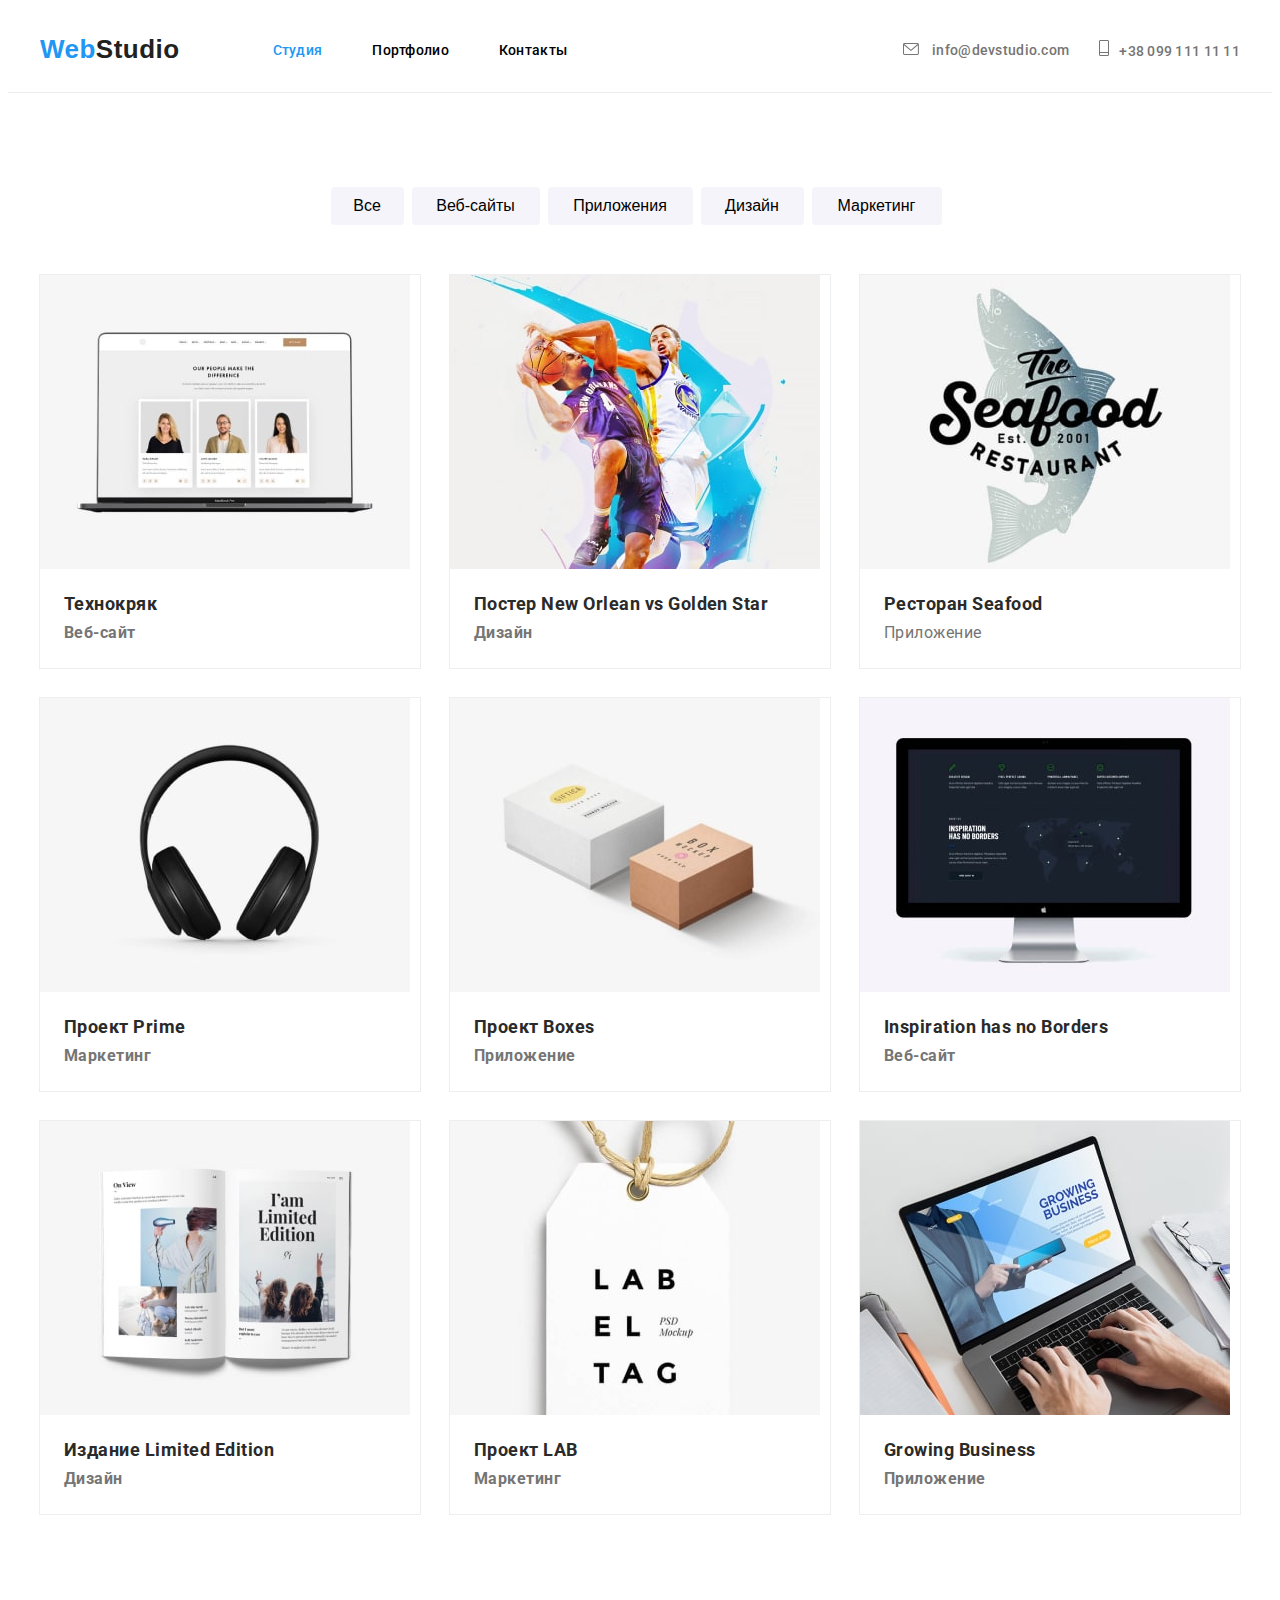
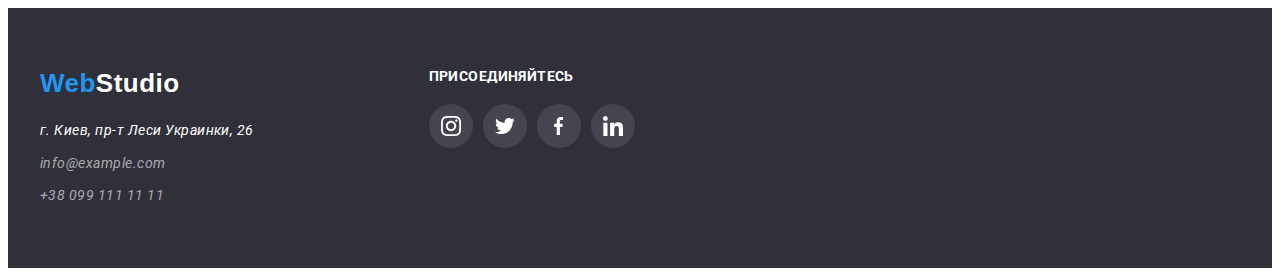
==== portfoli.html @ a7d931d4 "clone from 4" ====
<!DOCTYPE html>
<html lang="ru">
<head>
    <meta charset="UTF-8">
    <meta name="viewport" content="width=device-width, initial-scale=1.0">
    <link rel="preconnect" href="https://fonts.googleapis.com">
    <link rel="preconnect" href="https://fonts.gstatic.com" crossorigin>
    <link href="https://fonts.googleapis.com/css2?family=Raleway:wght@700&family=Roboto:wght@400;500;700;900&display=swap" rel="stylesheet">
       
    <title>Document</title>
    <link rel="stylesheet" href="https://cdnjs.cloudflare.com/ajax/libs/modern-normalize/1.1.0/modern-normalize.min.css" integrity="sha512-wpPYUAdjBVSE4KJnH1VR1HeZfpl1ub8YT/NKx4PuQ5NmX2tKuGu6U/JRp5y+Y8XG2tV+wKQpNHVUX03MfMFn9Q==" crossorigin="anonymous" referrerpolicy="no-referrer" />
    <link rel="stylesheet" href="./css/style.css">
</head>

<body class="page">
     <!--шапка-->
     <header class="line"> 
        <div class="container flex-center">
        <nav class="main-nav">
        <a href="/index.html" class="logo" >Web<span class="studio">Studio</span></a> 

        
        <ul class="site-nav">
            <li class="item-nav "><a href="index.html" class="link active">Студия</a></li>
            <li class="item-nav"><a href="portfoli.html" class="link">Портфолио</a></li>
            <li class="item-nav"><a href="Контакты" class="link">Контакты</a></li>
        </ul>
         </nav>
        <ul class="site-nav">

            <li class="item-site"><a href="malto:info@devstudio.com" class="link item-color"><svg class="icon-email" width="16" height="12">
                <use href="./images/sprite.svg#icon-email"></use></svg> info@devstudio.com</a></li>
           

            <li class="item-site"><a href="tel+380991111111" class="link item-color"><svg class="icon-phone" width="10" height="16">
                <use href="./images/sprite.svg#icon-phone"></use></svg>+38 099 111 11 11</a></li>
       </ul>
    </div>
       </header>

    <!--банер-->
    <main>
        <!--кнопки для меню-->
      <section class="container pd">

        <H2 class="hide container">кнопки меню</H2>
          <ul class="card-set-button">
            <li><button type="button" class="button-portfoli button-all">Все</button></li> 
            <li><button type="button" class="button-portfoli button-veb">Веб-сайты</button></li>
            <li><button type="button" class="button-portfoli button-aplic">Приложения</button></li>
            <li><button type="button" class="button-portfoli button-design">Дизайн</button></li>
            <li><button type="button" class="button-portfoli button-market">Маркетинг</button></li>
           </ul>
      
     <!--примеры работ-->
    

    <ul class="card-set">
            <li class="item card">
                <img src="./images/img1-min.jpeg" alt="Технокряк" width="370" height="294">
                <p class="potfolio-items">Технокряк</p>
                <h3 class="name-of-itens">Веб-сайт</h3>
            </li>

            <li class="item card">
                <img src="./images/img2-min.jpeg" alt="Постер New Orlean vs Golden Star" width="370" height="294">
                <p class="potfolio-items">Постер New Orlean vs Golden Star</p>
                <h3 class="name-of-itens">Дизайн</h3>
            </li>

            <li class="item card">
                <img src="./images/img3-min.jpeg" alt="Ресторан Seafood" width="370" height="294">
                <h3 class="potfolio-items">Ресторан Seafood</h3>
                <p class="name-of-itens">Приложение</p>
           </li>

            <li class="item card">
                <img src="./images/4-min.jpeg" alt="Проект Prime" width="370" height="294">
                <p class="potfolio-items">Проект Prime</p>
                <h5 class="name-of-itens">Маркетинг</h5>
            </li>

            <li class="item card">
                <img src="./images/img5-min.jpeg" alt="Проект Boxes" width="370" height="294">
                <p class="potfolio-items">Проект Boxes</p>
                <h6 class="name-of-itens">Приложение</h6>
            </li>

            <li class="item card">
                <img src="./images/img6-min.jpeg" alt="Inspiration has no Borders" width="370" height="294">
                <p class="potfolio-items">Inspiration has no Borders</p>
                <h3 class="name-of-itens">Веб-сайт</h3>
            </li>

            <li class="item card">
                <img src="./images/img7-min.jpeg" alt="Издание Limited Edition" width="370" height="294">
                <p class="potfolio-items">Издание Limited Edition</p>
                <h4 class="name-of-itens">Дизайн</h4>
            </li>

            <li class="item card">
                <img src="./images/img8-min.jpeg" alt="Проект LAB" width="370" height="294">
                <p class="potfolio-items">Проект LAB</p>
                <h5 class="name-of-itens">Маркетинг</h5>
            </li>

            <li class="item card">
                <img src="./images/9-min.jpeg" alt="Growing Business" width="370" height="294">
                <p class="potfolio-items">Growing Business</p>
                <h6 class="name-of-itens">Приложение</h6>
            </li>
         </ul>

     </section>
    </main>

    <!--подвал-->

    <footer class="footer-color">
            
        <section class="adress-nav">
            <div class="container jeneral-box">
            <div class="box-one">
            <h2 class="hide" >подвал</h2>
    
           <a href="/index.html" class="logo l-items" >Web<span class="studio-white">Studio</span></a> 
    
    
        <address>
    
               <ul>
                   <li class="address-items">
                       <a href="https://goo.gl/maps/uqQYcD5dmdb6yFgy8" rel="noopener noopener" class="footer-address"> г. Киев, пр-т Леси
                           Украинки, 26</a>
                   </li>
                   <li class="malto-items">
                       <a href="maltoinfo@example.com" class="footer-mail" >info@example.com</a>
                   </li>
                   <li class="phone-items">
                       <a href="tel+380991111111" class="footer-tel" >+38 099 111 11 11</a>
                   </li>
                   
               </ul>
               
           </address>
        </div>
    
           <div class="box-second">
            <h2 class="footer-text">присоединяйтесь</h2>
            <ul class="footer-list">
                        
                <li class="social-item">
                    <a href="" class="footer-box">
                        <svg class="icon-social" width="20" height="20">
                            <use href="./images/sprite.svg#icon-insta" ></use> 
                        </svg>
                    </a>
                </li>
    
                <li class="social-item">
                    <a href="" class="footer-box">
                        <svg class="icon-social" width="20" height="16,25">
                            <use href="./images/sprite.svg#icon-twit" ></use> 
                        </svg>
                    </a>
                </li>
    
                <li class="social-item">
                    <a href="" class="footer-box">
                        <svg class="icon-social" width="10" height="20">
                            <use href="./images/sprite.svg#icon-face" ></use> 
                        </svg>
                    </a>
                </li>
    
                <li class="social-item">
                    <a href="" class="footer-box">
                        <svg class="icon-social" width="20" height="20">
                            <use href="./images/sprite.svg#icon-linke" ></use> 
                        </svg>
                    </a>
                </li>
            </ul>
           </div>
    
    </div>
     </section>
    </footer>
    </body>
    
    </html>
---- css/style.css ----
:root {
  --primary-text-color: #212121;
  --second-text-color: #2196F3;
  --white-color-text: #FFFFFF;
  --background-second-color: #2F303A;
  --background-first-color:  #E5E5E5;
  --background-therd-color: #F5F4FA;
  --card-set-gap: -30px;
 } 
/* -------------------------утилиты ----------------------------*/

 body {
  font-family: "Roboto", sans-serif;
  letter-spacing: 0.03em;
  color: #2a2a2a;
} 
ul {
  list-style: none;
  padding: 0;
  margin: 0; 
}
p, h1, h2, h3, h4, h5, h6 {
  margin-top: 0;
  margin-bottom: 0;
}
/* -----------------------hide content-------------------------- */
.hide { display: none; }

/*-----------------------flash menu----------------------------- */

.site-nav .link:hover,
.site-nav .link:focus {
  color: #2196f3;
}
.site-nav .link:hover,
.site-nav .link:focus {
  color: #2196f3;
}
.site-nav .link.current {
  color: #2196f3;
}
  
/* -----------------------button-------------------------------- */

 .container { 
  width: 1200px;
  padding-left: 15px;
  padding-right: 15px;

 margin: 0 auto;
 /* outline: 1px solid tomato */

}

/* ------------logo------------ */ 
.line {
  border-bottom: 1px solid #ECECEC;
}

 .logo {
  margin-right: 93px;
 
 
   color: #2196F3 ;
   font-family: "Rolway", sans-serif;
   font-weight: bold;
   font-size: 26px;
   line-height: 1.20; 
   text-decoration: none;
 }
.studio {
  color: var(--primary-text-color);
}
 .link {
   display: block;

  text-decoration: none;
  color: #000;
  padding-top: 32px;
  padding-bottom: 32px; 
 }

/* ------------------site nav---------- */

.main-nav{
  display: flex;
  align-items: center;
  }

.site-nav {
  display: flex;
  align-items: center;
 
  font-weight: 500;
  font-size: 14px;
  line-height: 1.2;
  letter-spacing: 0.02em;
}
.flex-center{
  display: flex;
  align-items: center;
  justify-content: space-between;
}

   .item-nav{
   display: block; 
   display: flex;
   }
  
   .site-nav .item-nav {
    margin-left: 50px;
   }
   .site-nav .item-nav:first-child {
    margin-left: 0px; 
    } 

 .item-site {
      display: flex;
 }
      .item-color{
     color: #757575;
      }
      .active {
        color:  #2196F3;
        }
        .icon-email{
          margin-right: 10px;
          fill: currentColor;
        }
        .icon-phone{

          fill:  currentColor;
          margin-left: 30px;
          margin-right: 10px;

        }
        .icon-phone:hover{
        fill:  #2196F3;
        }
       /* :hover{
          fill:  #2196F3;
          } */
/* ------------------------банер герой -----------------------------*/
.hero{
  
  background-color: var(--background-second-color);
  padding-top: 200px;
  padding-bottom: 200px;
 
  padding-left: 0px;
  padding-right: 0px;

  margin-bottom: 94px;
  height:600px;
  max-width: 1600px;
  margin-left: auto;
  margin-right: auto; 

  background-image: linear-gradient(
    rgba(47, 48, 58, 0.4), 
    rgba(47, 48, 58, 0.4)
  ),
  url(../images/foto-hero.jpeg)

}



.hero-baner {
  display: block;
  text-align: center;
margin: 0 auto;
 /* margin-left: 0 auto; 
 margin-right: 0 auto; */
 margin-bottom: 30px;
 
max-width: 650px;
font-weight: 900;
font-size: 44px;
line-height: 1.4;
letter-spacing: 0.06em;
text-transform: uppercase;



color: var(--white-color-text); 
}

/* -------------button-hero---------------------*/

.hero-button{
 display: flex;
align-items: center;
text-align: center;

padding-top: 10px;
padding-bottom: 10px;
padding-left: 32px;
padding-right: 32px;
  
margin: 0 auto;
    
  font-weight: bold;
  font-size: 16px;
  line-height: 38px;
  letter-spacing: 0.06em;
  background: #2196F3;
  color: var(--white-color-text);
  box-shadow: 0px 4px 4px rgba(0, 0, 0, 0.15);
  border-radius: 4px;
 border: none;


height: 50px;

  }
  
  
  .hero-button:focus,
  
  .hero-button:hover {
    color: var(--white-color-text);
    background: #188CE8;
  box-shadow: 0px 4px 4px rgba(0, 0, 0, 0.15);
  }

  .button-button:focus,
  .button-portfoli:hover{
    color: var(--white-color-text);
  background-color:var(--second-text-color);
  box-shadow: 0px 3px 1px rgba(0, 0, 0, 0.1), 0px 1px 2px rgba(0, 0, 0, 0.08), 0px 2px 2px rgba(0, 0, 0, 0.12);
    }
    
/* -------------------фишки компании-------------- */
.item-box{
display: flex;
justify-content: center;
margin-left: auto;
}
.marg{
  margin-bottom: 30px;
}
.icon-items{
padding: 25px 100px 25px 100px;
width: 270px;
height: 120px;
border: 1px transpontant;

background: #F5F4FA;
border-radius: 4px;
}

.icon-items:not(:last-child){
  margin-right: 30px;
}


.maim-section{
  display: flex;
  justify-content: center;
  /* margin-bottom: 94px; */
  }

.title-photo{
  padding-bottom: 50px;
  text-align: center;
 
}

.items-company{

font-size: 14px;
line-height: 1.1;
text-transform: uppercase;

padding: 0;
margin: 0;

display: flex;

margin-left: -30px;
margin-top: -30px;
}
.box-items {
flex-basis: calc(100%/4 - 30px);
margin-left: 30px;
margin-top: 30px;
}

.company-list{
  padding-bottom: 10px;

}
.items-text {
font-size: 14px;
line-height: 1.7;
color: #757575;
text-transform: none;
margin-bottom: 94px;
}
.maim-section{
font-weight: bold;
font-size: 36px;
line-height: 1.16;
}

.photo-list{
  display: flex;
  flex: wrap;
  margin-left: -30px;
  margin-top: -30px;
  padding-bottom: 94px;
 }

 .photo-box{
  width: 370px;
  /* height: 294px; */
  flex-basis: ((100% - 3*30px)/3);
  margin-left: 30px;
  margin-top: 30px;
 }

 /* -------------------stuf foto------------------ */

 .fone{
  background: #F5F4FA;
 }
.stuf-block {
  display: flex;
  flex: wrap;

  padding: 0;
  margin: 0;

  margin-left: -30px;
  margin-top: -30px;
  padding-bottom: 94px;
  margin-bottom: 94px;
  }
 
 .photo-stuf {
      flex-basis: ((100% - 4*30px)/4);
      margin-left: 30px;
      margin-top: 30px;
      border-radius: 0px 0px 4px 4px;
      background: #FFFFFF;
      box-shadow: 0px 1px 3px rgba(0, 0, 0, 0.12), 0px 1px 1px rgba(0, 0, 0, 0.14), 0px 2px 1px rgba(0, 0, 0, 0.2);
  }
  
  .title-stuf{
  text-align: center;
  padding: auto;
 
  padding-top: 94px;
  padding-bottom: 50px ;
  
  }
.stuf-socials{
  display: flex;
  justify-content: center;
  margin-bottom: 30px;
}
.stuf-name {
  text-align: center;
  margin-top: 30px;
  margin-bottom: 10px;

  font-style: normal;
  font-weight: 500;
  font-size: 16px;
  line-height: 1.18;
}
.stuf-position {
text-align: center;
margin-bottom: 30px;
font-size: 16px;
line-height: 1.18;
margin-bottom: 16px;
}
.social-item:not(:last-child){
    margin-right: 10px;
  }
.social-item{
  display: flex;
  justify-content: center;
}
.icon-social{
  fill: currentColor;;
}
.social-link{
  width: 44px;
  height: 44px;
  display: flex;
  align-items: center;
  justify-content: center;
  border-radius: 50%;
  background-color: #FFFFFF;
  color: #AFB1B8;
}
.social-link:hover {
color:  #FFFFFF;
  background: #2196F3;
}
/* -----------------------client------------------------------ */
.client{
font-style: normal;
font-weight: bold;
font-size: 36px;
line-height: 42px;
text-align: center;
margin-bottom: 50px;
}
 .icon-size{
  
 }

.icon-pikchy{
  padding: 16px 32px 16px 32px;
  display: flex;
  align-items: flex-start;
  
margin: auto;
width: 170px;
height: 92px;
border: 1px solid #AFB1B8;
box-sizing: border-box;
border-radius: 4px;

fill: #AFB1B8;
margin: auto;
}

.icon-client{
display: flex;
justify-content: center;
margin-bottom: 94px;
}

.icon-size:not(:last-child){
  margin-right: 30px;
}
.icon-pikchy:hover{
 fill:  #2196F3;
 border-color: #2196F3;
 }
 

/* --------------------подвал--------------------*/
.jeneral-box{
display: flex;
}
.box-one{
display: flex;
flex-direction: column;
}

.l-items{
  display: block;
 }

.address-items{
  display: block;
  padding-top: 20px;
  }

.malto-items{
  display: block;
  padding-top: 9px;
}

.phone-items{
  display: block;
  padding-top: 9px;
}
.footer-address{
text-decoration: none; 
font-size: 14px;
line-height: 1.7;
color: var(--white-color-text);
}
.footer-mail{
text-decoration: none;  
font-size: 14px;
line-height: 1.7;
color: rgba(255, 255, 255, 0.6);
}
.footer-tel {
  text-decoration: none; 
  font-size: 14px;
  line-height: 1.7;
  color: rgba(255, 255, 255, 0.6);

}
.footer-color{
  display: block;
  
  padding-top: 60px;
  padding-bottom: 60px;
  background-color: var(--background-second-color);
}
.studio-white{
  color: var(--white-color-text);
}
.box-second{
display: flex;
flex-direction: column;
margin-left: 156px;
}
.footer-text{

margin-bottom: 20px;
font-style: normal;
font-weight: bold;
font-size: 14px;
line-height: 16px;
letter-spacing: 0.03em;
text-transform: uppercase;

color: #FFFFFF;
}
.footer-box{
  color: var(--white-color-text);
  width: 44px;
  height: 44px;
  display: flex;
  align-items: center;
  justify-content: center;
  border-radius: 50%;
  background: rgba(255, 255, 255, 0.1);
}


.footer-box:hover {
  color: var(--white-color-text);
 background: #2196F3;
}
.icon-footer{
  margin-left: 156px;
}
.footer-list{
display: flex;

}

/* --------------------paje portfolio--------------------*/

/* ---------------------Card set------------------ */
.pd{
  padding-bottom: 94px;
}
.card{
  
background: #FFFFFF;
outline: 1px solid #EEEEEE;
box-sizing: border-box;
}
.card:hover{
  box-shadow: 0px 1px 3px rgba(0, 0, 0, 0.12), 0px 1px 1px rgba(0, 0, 0, 0.14), 0px 2px 1px rgba(0, 0, 0, 0.2);
}
.card-set-button{
  display: flex;
  align-items: center;
  justify-content: center;
  /* outline: 1px solid transparent; */
  padding: 0;
  margin: 0;
  padding-bottom: 50px;
  padding-top: 94px;
  
 }
 
.button-portfoli{
margin-right: 8px;
height: 38px;
font-style: normal;
font-weight: 500;
font-size: 16px;
line-height: 1.6;
cursor: pointer;
background-color: #F5F4FA;
border-radius: 4px;
border: 1px solid transparent;

}


.button-all{
  width: 73px;
  }
.button-veb {
    width: 128px;
 
}
.button-aplic {
  width: 145px;

}

.button-design {
  width: 103px;

}
.button-market{
  width: 130px;

}
 
/* --------------------photo--------------------*/

.potfolio-items {
padding-top: 20px;
padding-left: 24px;

font-style: normal;
font-weight: bold;
font-size: 18px;
line-height: 2x;

}

.name-of-itens{
  padding-top: 4px;
  padding-left: 24px;

  margin-bottom: 20px;

font-size: 16px;
line-height: 1.87;
color: #757575;
}

.card-set {

padding: 0;
margin: 0;

display: flex;
flex-wrap: wrap;

margin-left: -30px;
margin-top: -30px;
}
.card-set> .item {
  
  flex-basis: calc(100%/3 - 30px);
  margin-left: 30px;
  margin-top: 30px;
 }
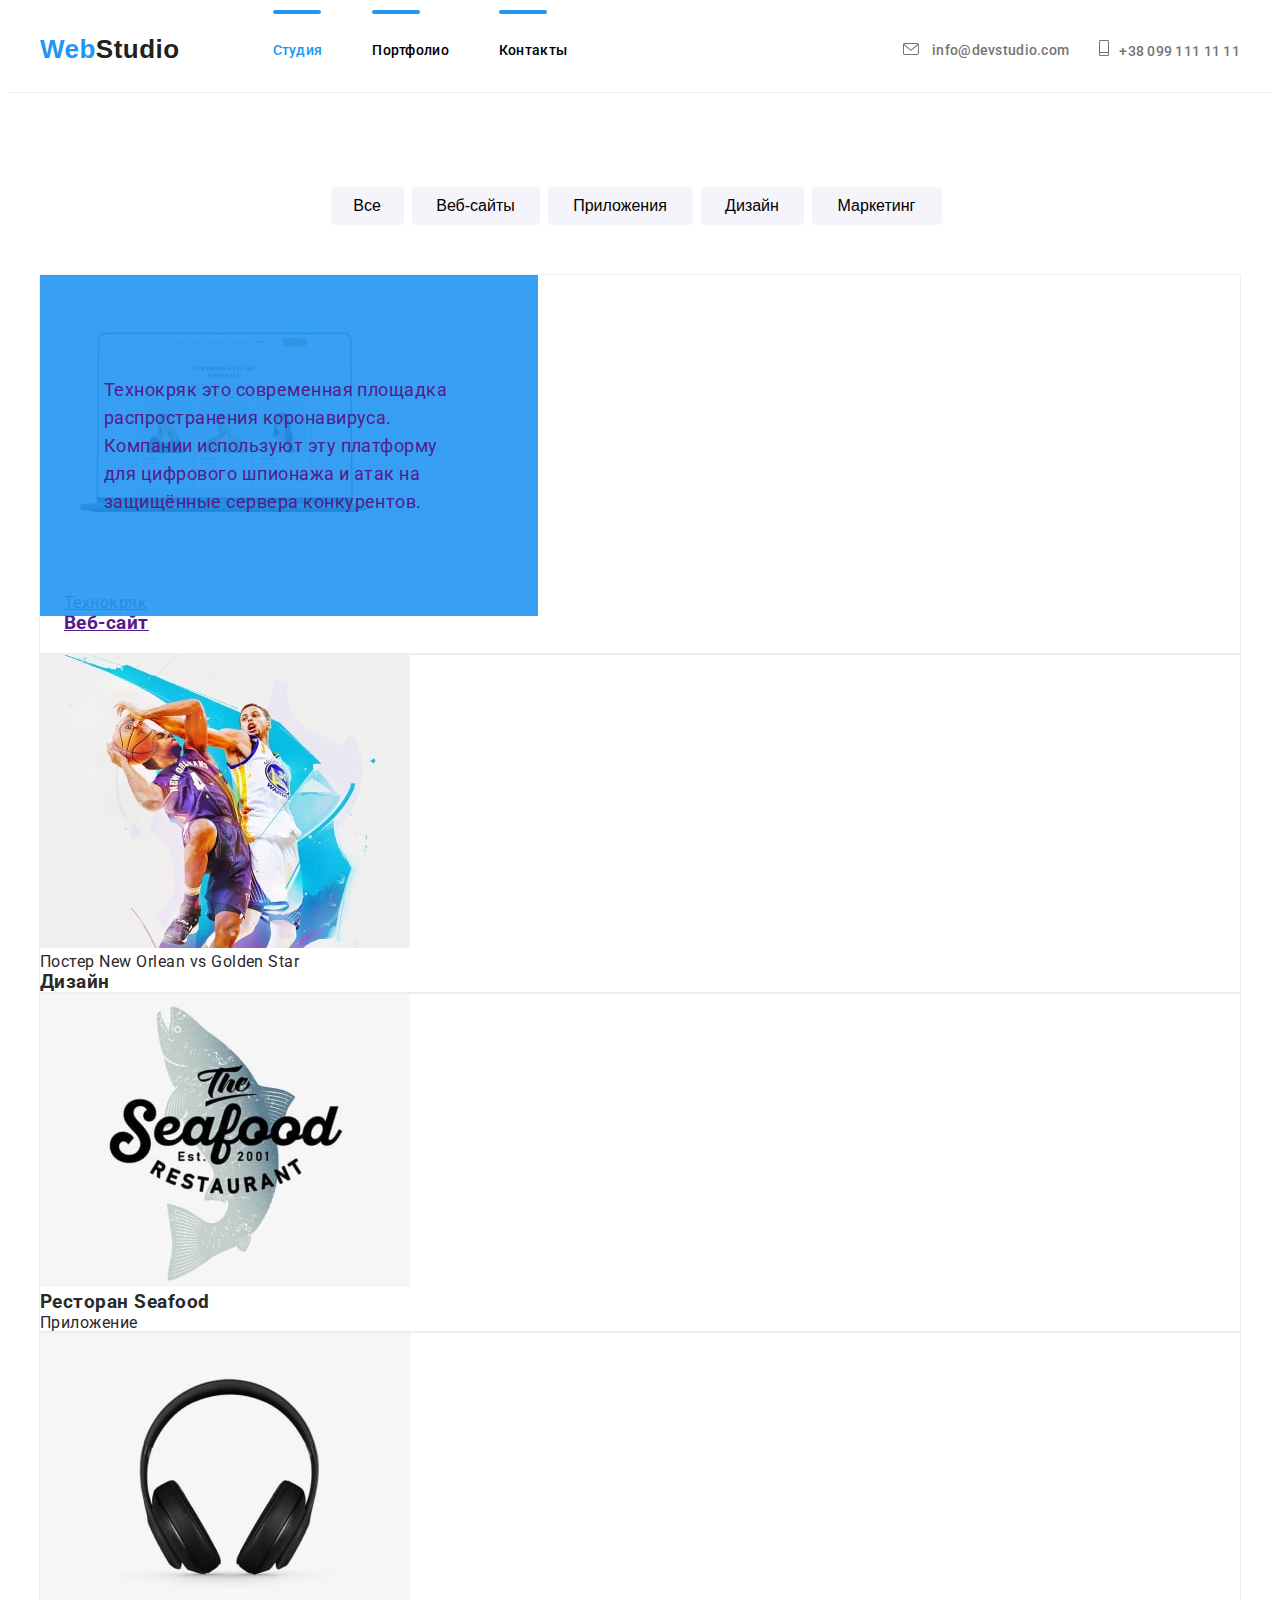
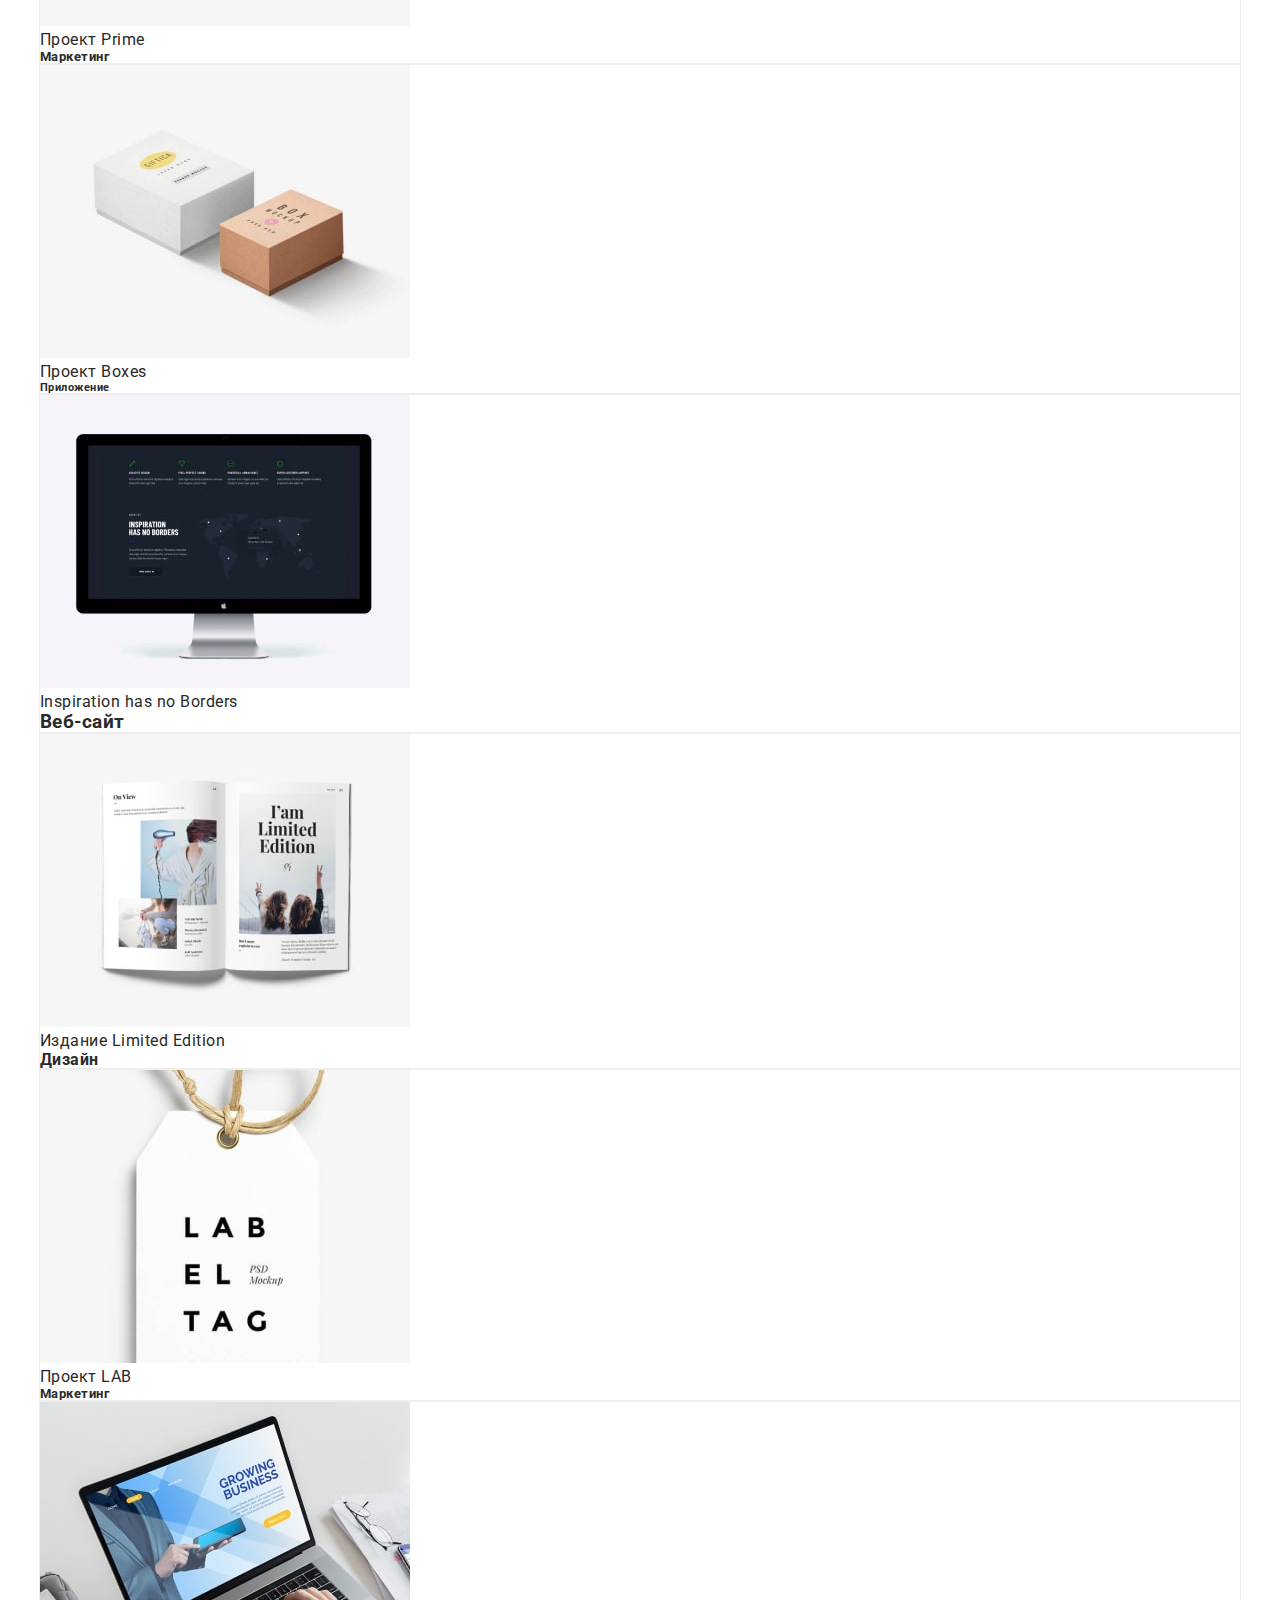
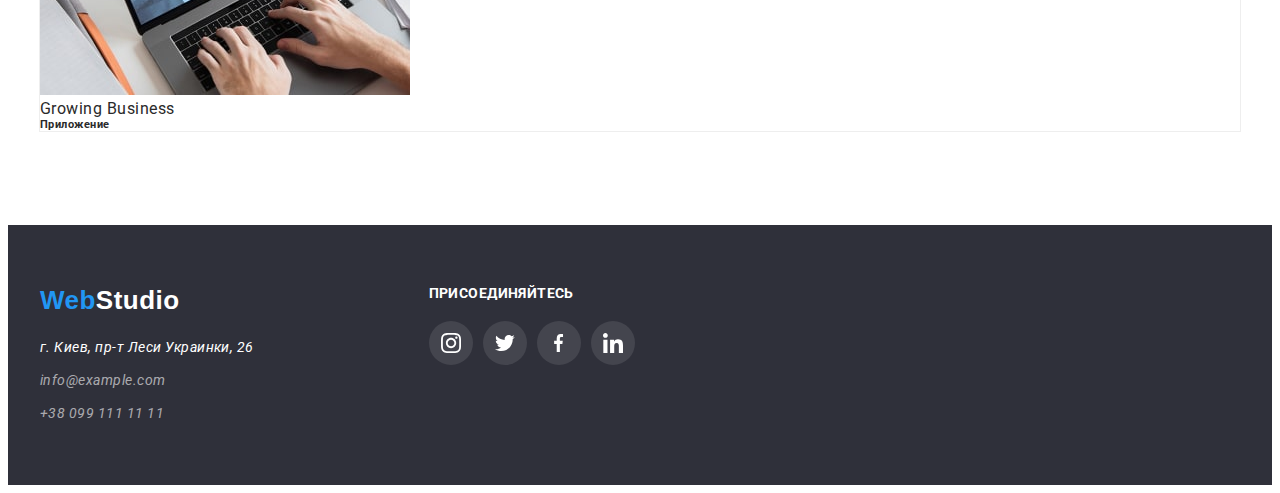
==== commit 16ec5b97: "gh" ====
--- a/portfoli.html
+++ b/portfoli.html
@@ -57,9 +57,18 @@
 
     <ul class="card-set">
             <li class="item card">
-                <img src="./images/img1-min.jpeg" alt="Технокряк" width="370" height="294">
+                <a class="hover-link" href="">
+
+                <div class="overlay-tehno">
+                 <img src="./images/img1-min.jpeg" alt="Технокряк" width="370" height="294">
+                <p class="card-text">Технокряк это современная площадка распространения коронавируса. Компании используют эту платформу для цифрового шпионажа и атак на защищённые сервера конкурентов.</p>
+               </div>
+
+               <div class="setings-cards">
                 <p class="potfolio-items">Технокряк</p>
                 <h3 class="name-of-itens">Веб-сайт</h3>
+            </div>
+        </a>
             </li>
 
             <li class="item card">
@@ -109,6 +118,7 @@
                 <p class="potfolio-items">Growing Business</p>
                 <h6 class="name-of-itens">Приложение</h6>
             </li>
+
          </ul>
 
      </section>
@@ -159,7 +169,7 @@
     
                 <li class="social-item">
                     <a href="" class="footer-box">
-                        <svg class="icon-social" width="20" height="16,25">
+                        <svg class="icon-social" width="20" height="20">
                             <use href="./images/sprite.svg#icon-twit" ></use> 
                         </svg>
                     </a>
--- a/css/style.css
+++ b/css/style.css
@@ -55,6 +55,9 @@
 /* ------------logo------------ */ 
 .line {
   border-bottom: 1px solid #ECECEC;
+  transition-property: background-color;
+  transition-duration: 250ms;
+  transition-timing-function: cubic-bezier(0.4, 0, 0.2, 1) ;
 }
 
  .logo {
@@ -67,9 +70,19 @@
    font-size: 26px;
    line-height: 1.20; 
    text-decoration: none;
+   animation: shake 400ms linear  infinite;
  }
 .studio {
   color: var(--primary-text-color);
+}
+@keyframes shake {
+  0% {
+    transform: translate(10px)
+  }
+  100% {
+    transform: translate(-10px)
+  }
+  
 }
  .link {
    display: block;
@@ -95,6 +108,9 @@
   font-size: 14px;
   line-height: 1.2;
   letter-spacing: 0.02em;
+
+  transition: color 250ms cubic-bezier(0.4, 0, 0.2, 1) ;
+
 }
 .flex-center{
   display: flex;
@@ -105,6 +121,17 @@
    .item-nav{
    display: block; 
    display: flex;
+   position: relative;
+   }
+   .item-nav::after{
+     position: absolute;
+     content: "";
+     top: 0;
+     bottom: 0;
+     width: 48px;
+     height: 4px;
+     background: #2196F3;
+     border-radius: 2px;
    }
   
    .site-nav .item-nav {
@@ -170,9 +197,7 @@
   display: block;
   text-align: center;
 margin: 0 auto;
- /* margin-left: 0 auto; 
- margin-right: 0 auto; */
- margin-bottom: 30px;
+margin-bottom: 30px;
  
 max-width: 650px;
 font-weight: 900;
@@ -180,16 +205,13 @@
 line-height: 1.4;
 letter-spacing: 0.06em;
 text-transform: uppercase;
-
-
-
 color: var(--white-color-text); 
 }
 
 /* -------------button-hero---------------------*/
 
 .hero-button{
- display: flex;
+display: flex;
 align-items: center;
 text-align: center;
 
@@ -209,9 +231,12 @@
   box-shadow: 0px 4px 4px rgba(0, 0, 0, 0.15);
   border-radius: 4px;
  border: none;
-
-
-height: 50px;
+ height: 50px;
+
+ transition-property: background-color;
+ transition-duration: 250ms;
+ transition-timing-function: cubic-bezier(0.4, 0, 0.2, 1) ;
+
 
   }
   
@@ -305,20 +330,56 @@
 }
 
 .photo-list{
-  display: flex;
-  flex: wrap;
+ 
+  display: flex;
   margin-left: -30px;
   margin-top: -30px;
   padding-bottom: 94px;
  }
 
  .photo-box{
+   
   width: 370px;
   /* height: 294px; */
   flex-basis: ((100% - 3*30px)/3);
   margin-left: 30px;
   margin-top: 30px;
- }
+
+  
+ }
+ .text-one{
+  position: absolute;
+  
+
+  display: flex;
+  justify-content: center;
+  align-items: center;
+  bottom: 0;
+  width: 100%;
+  height: 70px;
+  
+
+  font-weight: 700;
+  font-size: 14px;
+  text-align: center;
+  letter-spacing: 0.03em;
+ text-transform: uppercase; 
+ line-height: 1.14;
+ 
+line-height: 16px;
+
+ color: #FFFFFF;
+
+ background-color: #2F303ACC;
+ 
+
+ }
+ .position{
+  position: relative;
+  /* bottom: 0 px; */
+ 
+  }
+
 
  /* -------------------stuf foto------------------ */
 
@@ -396,6 +457,10 @@
   border-radius: 50%;
   background-color: #FFFFFF;
   color: #AFB1B8;
+
+  transition-property: background-color;
+  transition-duration: 250ms;
+  transition-timing-function: cubic-bezier(0.4, 0, 0.2, 1) ;
 }
 .social-link:hover {
 color:  #FFFFFF;
@@ -428,6 +493,10 @@
 
 fill: #AFB1B8;
 margin: auto;
+
+transition-property: background-color;
+transition-duration: 250ms;
+transition-timing-function: cubic-bezier(0.4, 0, 0.2, 1) ;
 }
 
 .icon-client{
@@ -527,6 +596,10 @@
   justify-content: center;
   border-radius: 50%;
   background: rgba(255, 255, 255, 0.1);
+
+  transition-property: background-color;
+  transition-duration: 250ms;
+  transition-timing-function: cubic-bezier(0.4, 0, 0.2, 1) ;
 }
 
 
@@ -581,6 +654,10 @@
 border-radius: 4px;
 border: 1px solid transparent;
 
+transition-property: background-color;
+transition-duration: 250ms;
+transition-timing-function: cubic-bezier(0.4, 0, 0.2, 1) ;
+
 }
 
 
@@ -604,33 +681,70 @@
   width: 130px;
 
 }
- 
+ /* --------------overlay------------------------- */
+ .overlay-tehno{
+   position: relative;
+   /* overflow: hidden; */
+ }
+ .setings-cards{
+    padding-top: 20px;
+padding-bottom: 20px;
+padding-left: 24px;
+ }
+
+
+ .card-text{
+   position: absolute;
+   display: flex;
+   align-items: center;
+   
+   top: 0;
+   width: 370px;
+height: 294px;
+   padding: 24px 64px 23px 64px;
+   
+  font-style: normal;
+  font-weight: normal;
+  font-size: 18px;
+  line-height: 1.56;
+  background-color: rgba(33, 150, 243, 0.9);;
+  
+  overflow: hidden;
+  transform: translateY(0%);
+  transition: transform 500ms linear;
+ }
+ /* .card-text.card-text:hover {
+  transform: translateY(0%);
+ }
+  */
+
+  .hover-link:hover {
+    transform: translateY(0%);
 /* --------------------photo--------------------*/
 
 .potfolio-items {
-padding-top: 20px;
-padding-left: 24px;
+/* padding-top: 20px;
+padding-left: 24px; */
 
 font-style: normal;
 font-weight: bold;
 font-size: 18px;
-line-height: 2x;
+line-height: 2;
 
 }
 
 .name-of-itens{
-  padding-top: 4px;
-  padding-left: 24px;
-
-  margin-bottom: 20px;
+  /* padding-top: 4px;
+  padding-left: 24px; */
+/* 
+  margin-bottom: 20px; */
 
 font-size: 16px;
 line-height: 1.87;
 color: #757575;
 }
 
-.card-set {
-
+.card-set{
 padding: 0;
 margin: 0;
 
@@ -640,11 +754,90 @@
 margin-left: -30px;
 margin-top: -30px;
 }
-.card-set> .item {
-  
+
+.card-set>.item {
   flex-basis: calc(100%/3 - 30px);
   margin-left: 30px;
   margin-top: 30px;
  }
 
- + /* ---------------modal windov -----------------*/
+.backdrop {
+position: fixed;
+width: 100vw;
+height: 100vh;
+top: 0;
+ 
+background-color: rgba(0, 0, 0, 0.2);
+}
+
+.modal {
+  position: absolute;
+  top: 50%;
+  left: 50%;
+  transform: translate(-50%, -50%);
+  
+    min-width: 528px;
+    min-height: 581px;
+    /* padding: 15px; */
+    
+  background: #FFFFFF;
+  box-shadow: 0px 1px 3px rgba(0, 0, 0, 0.12), 0px 1px 1px rgba(0, 0, 0, 0.14), 0px 2px 1px rgba(0, 0, 0, 0.2);
+  border-radius: 4px;
+  } 
+  .btn-open{
+  position: absolute;
+  width: 30px;
+  height: 30px;
+  border-radius: 50%;
+  border: 1px solid rgba(0, 0, 0, 0.1);
+  background: #FFFFFF;
+  
+  right: 8px;
+  top: 8px;
+  }
+
+  .backdrop.is-hidden {
+opacity: 0;
+visibility: hidden;
+pointer-events: none;
+transition: opaciti 300ms, visabiliti 300ms;
+  }
+
+
+
+
+
+
+
+
+
+
+
+
+
+/* .backdrop .is-hidden {
+opacity: 0;
+pointer-events: none;
+} */
+/* .modal{
+position: absolute;
+top: 50%;
+left: 50%;
+transform: translate(-50%, -50%);
+
+  min-width: 528px;
+  min-height: 581px;
+  padding: 15px;
+  
+background: #FFFFFF;
+box-shadow: 0px 1px 3px rgba(0, 0, 0, 0.12), 0px 1px 1px rgba(0, 0, 0, 0.14), 0px 2px 1px rgba(0, 0, 0, 0.2);
+border-radius: 4px;
+} */
+/* .close{
+  
+
+  
+  box-sizing: border-box;
+  
+} */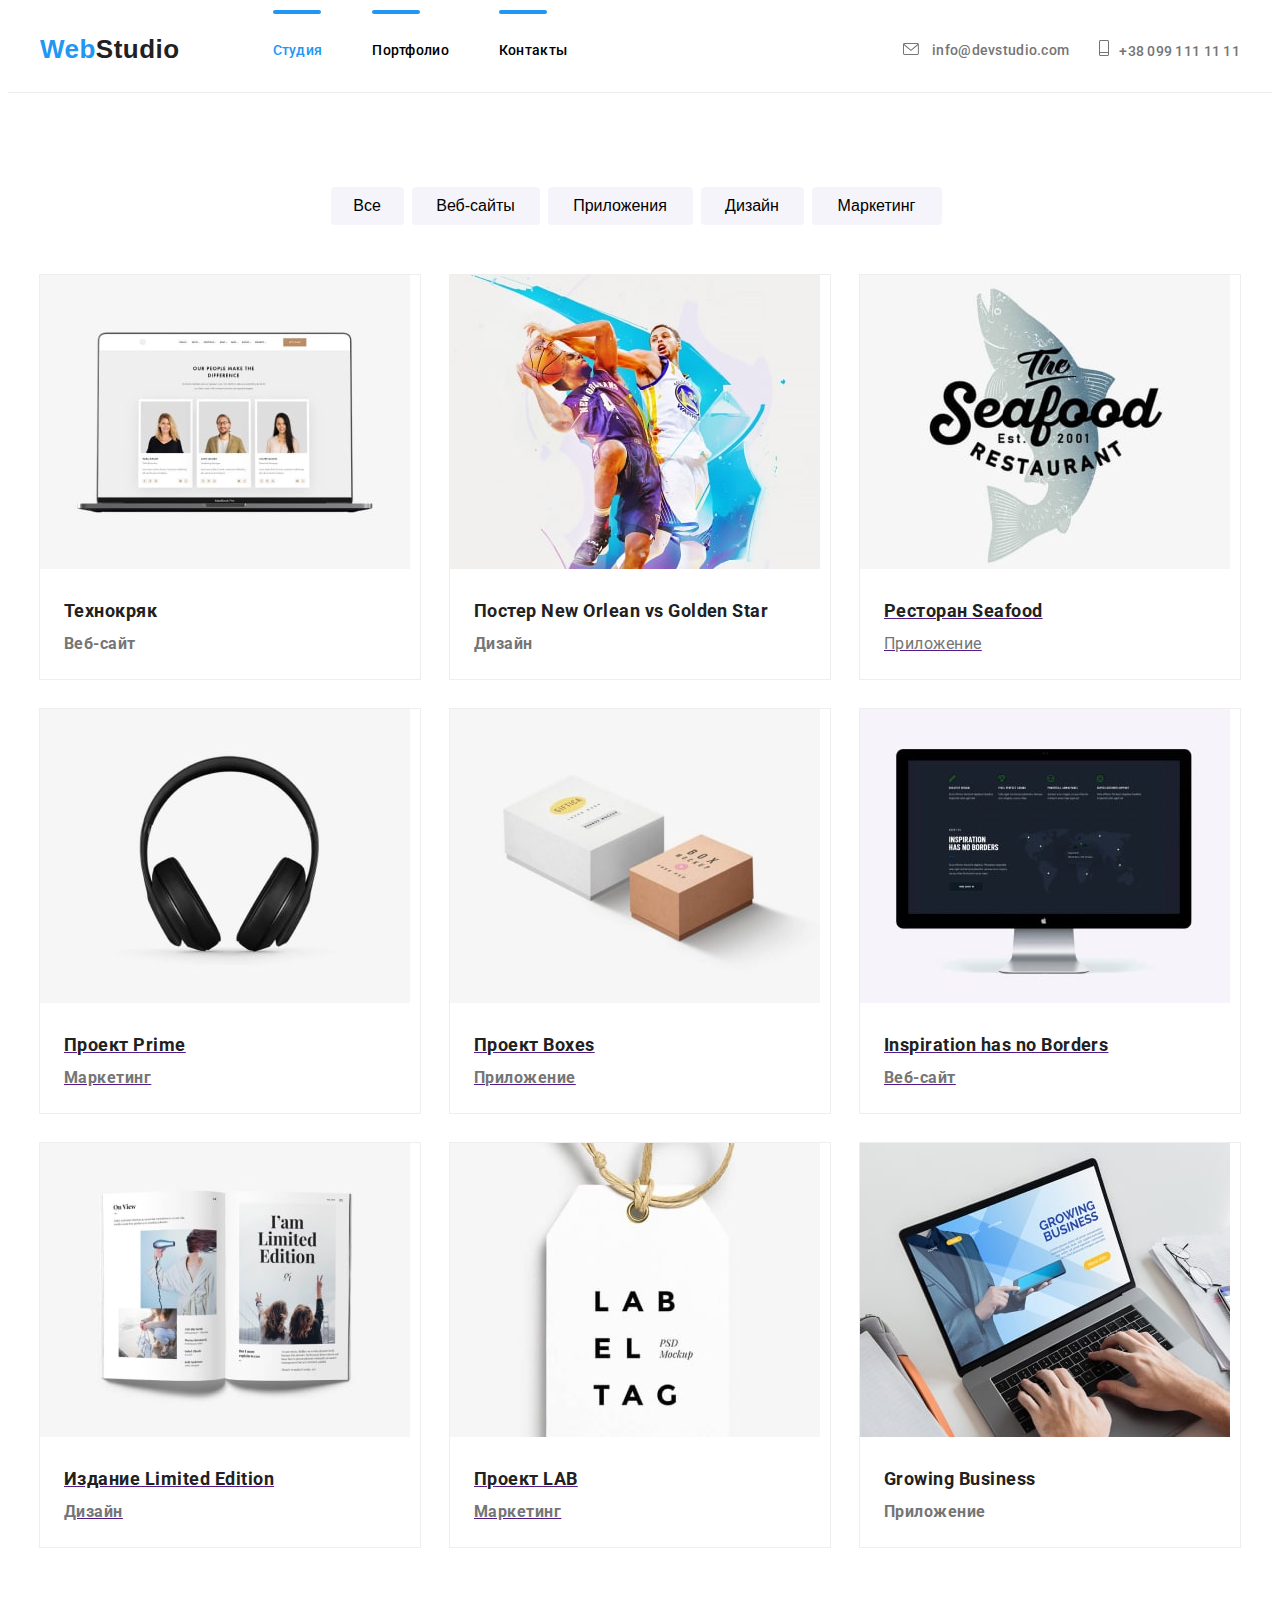
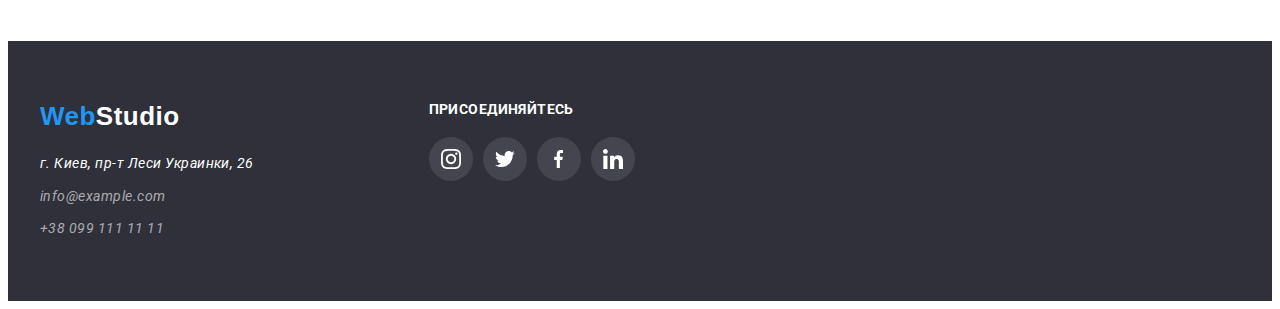
==== commit 85b969ad: "portfolio/firstlist" ====
--- a/portfoli.html
+++ b/portfoli.html
@@ -56,6 +56,7 @@
     
 
     <ul class="card-set">
+        
             <li class="item card">
                 <a class="hover-link" href="">
 
@@ -72,51 +73,114 @@
             </li>
 
             <li class="item card">
+                <a class="hover-link" href="">
+
+                    <div class="overlay-tehno">
                 <img src="./images/img2-min.jpeg" alt="Постер New Orlean vs Golden Star" width="370" height="294">
+                <p class="card-text">Технокряк это современная площадка распространения коронавируса. Компании используют эту платформу для цифрового шпионажа и атак на защищённые сервера конкурентов.</p>
+               </div>
+
+                <div class="setings-cards">
                 <p class="potfolio-items">Постер New Orlean vs Golden Star</p>
                 <h3 class="name-of-itens">Дизайн</h3>
-            </li>
-
-            <li class="item card">
+            </div>
+            </a>
+            </li>
+
+            <li class="item card">
+                <a href="">
+
+                    <div class="overlay-tehno">    
                 <img src="./images/img3-min.jpeg" alt="Ресторан Seafood" width="370" height="294">
+                <p class="card-text">Технокряк это современная площадка распространения коронавируса. Компании используют эту платформу для цифрового шпионажа и атак на защищённые сервера конкурентов.</p>
+            </div>
+
+            <div class="setings-cards">
                 <h3 class="potfolio-items">Ресторан Seafood</h3>
                 <p class="name-of-itens">Приложение</p>
+            </div>
+        </a>
            </li>
 
             <li class="item card">
+                <a href="">
+
+                    <div class="overlay-tehno">    
                 <img src="./images/4-min.jpeg" alt="Проект Prime" width="370" height="294">
+                <p class="card-text">Технокряк это современная площадка распространения коронавируса. Компании используют эту платформу для цифрового шпионажа и атак на защищённые сервера конкурентов.</p>
+            </div>
+            <div class="setings-cards">
                 <p class="potfolio-items">Проект Prime</p>
                 <h5 class="name-of-itens">Маркетинг</h5>
-            </li>
-
-            <li class="item card">
+            </div>
+            </a>
+            </li>
+
+            <li class="item card">
+                <a href="">
+
+                <div class="overlay-tehno">
                 <img src="./images/img5-min.jpeg" alt="Проект Boxes" width="370" height="294">
+                <p class="card-text">Технокряк это современная площадка распространения коронавируса. Компании используют эту платформу для цифрового шпионажа и атак на защищённые сервера конкурентов.</p>
+            </div>
+            <div class="setings-cards">
                 <p class="potfolio-items">Проект Boxes</p>
                 <h6 class="name-of-itens">Приложение</h6>
-            </li>
-
-            <li class="item card">
+                </div>
+            </a>
+            </li>
+
+            <li class="item card">
+                <a href="">
+
+                <div class="overlay-tehno">
                 <img src="./images/img6-min.jpeg" alt="Inspiration has no Borders" width="370" height="294">
+                <p class="card-text">Технокряк это современная площадка распространения коронавируса. Компании используют эту платформу для цифрового шпионажа и атак на защищённые сервера конкурентов.</p>
+            </div>
+            <div class="setings-cards">
                 <p class="potfolio-items">Inspiration has no Borders</p>
                 <h3 class="name-of-itens">Веб-сайт</h3>
-            </li>
-
-            <li class="item card">
+            </div>
+            </a>
+            </li>
+
+            <li class="item card">
+                <a href="">
+                    <div class="overlay-tehno">
                 <img src="./images/img7-min.jpeg" alt="Издание Limited Edition" width="370" height="294">
+                <p class="card-text">Технокряк это современная площадка распространения коронавируса. Компании используют эту платформу для цифрового шпионажа и атак на защищённые сервера конкурентов.</p>
+            </div>
+            <div class="setings-cards">
                 <p class="potfolio-items">Издание Limited Edition</p>
                 <h4 class="name-of-itens">Дизайн</h4>
-            </li>
-
-            <li class="item card">
+            </div>
+            </a>
+            </li>
+
+            <li class="item card">
+                <a href="">
+                    <div class="overlay-tehno">
                 <img src="./images/img8-min.jpeg" alt="Проект LAB" width="370" height="294">
+                <p class="card-text">Технокряк это современная площадка распространения коронавируса. Компании используют эту платформу для цифрового шпионажа и атак на защищённые сервера конкурентов.</p>
+            </div>
+            <div class="setings-cards"> 
                 <p class="potfolio-items">Проект LAB</p>
                 <h5 class="name-of-itens">Маркетинг</h5>
-            </li>
-
-            <li class="item card">
+            </div>
+            </a>
+            </li>
+
+            <li class="item card">
+                <a href=""></a>
+                <div class="overlay-tehno">
                 <img src="./images/9-min.jpeg" alt="Growing Business" width="370" height="294">
+                <p class="card-text">Технокряк это современная площадка распространения коронавируса. Компании используют эту платформу для цифрового шпионажа и атак на защищённые сервера конкурентов.</p>
+            </div>
+            <div class="setings-cards"> 
                 <p class="potfolio-items">Growing Business</p>
                 <h6 class="name-of-itens">Приложение</h6>
+            </div>
+            </a>
             </li>
 
          </ul>
--- a/css/style.css
+++ b/css/style.css
@@ -329,6 +329,7 @@
 line-height: 1.16;
 }
 
+
 .photo-list{
  
   display: flex;
@@ -338,7 +339,51 @@
  }
 
  .photo-box{
-   
+  position: relative;
+  display: block;
+ 
+  width: 370px;
+  max-height: 294px;
+  flex-basis: ((100% - 3*30px)/3);
+  margin-left: 30px;
+  margin-top: 30px;
+
+  
+ }
+ .text-one{
+  
+  position: absolute;
+  bottom: 0;
+  
+  left: 0;
+  display: flex;
+  justify-content: center;
+  align-items: center;
+  
+  width:370px;
+  height:70px;
+  
+
+  font-weight: 700;
+  font-size: 14px;
+  text-align: center;
+  letter-spacing: 0.03em;
+  text-transform: uppercase; 
+  line-height: 1.14;
+ 
+ color: #FFFFFF;
+ background-color: #2F303ACC; */
+/* .photo-list{
+ 
+  display: flex;
+  margin-left: -30px;
+  margin-top: -30px;
+  /* padding-bottom: 94px; */
+ } */
+
+ /* .photo-box{
+  position: relative;
+  display: block;
   width: 370px;
   /* height: 294px; */
   flex-basis: ((100% - 3*30px)/3);
@@ -346,40 +391,29 @@
   margin-top: 30px;
 
   
- }
- .text-one{
+ } */
+ /* .text-one{
   position: absolute;
   
-
+  left: 0;
   display: flex;
   justify-content: center;
   align-items: center;
-  bottom: 0;
-  width: 100%;
+  bottom: 27px;
+  max-width: 370px;
   height: 70px;
   
-
   font-weight: 700;
   font-size: 14px;
   text-align: center;
   letter-spacing: 0.03em;
- text-transform: uppercase; 
- line-height: 1.14;
- 
-line-height: 16px;
-
+  text-transform: uppercase; 
+  line-height: 1.14;
+ 
  color: #FFFFFF;
-
- background-color: #2F303ACC;
- 
-
- }
- .position{
-  position: relative;
-  /* bottom: 0 px; */
- 
-  }
-
+ background-color: #2F303ACC; */
+ }
+ 
 
  /* -------------------stuf foto------------------ */
 
@@ -682,44 +716,48 @@
 
 }
  /* --------------overlay------------------------- */
- .overlay-tehno{
-   position: relative;
-   /* overflow: hidden; */
- }
+
  .setings-cards{
-    padding-top: 20px;
+padding-top: 20px;
 padding-bottom: 20px;
 padding-left: 24px;
  }
-
+ .hover-link{
+   text-decoration: none;
+ }
 
  .card-text{
    position: absolute;
+
    display: flex;
    align-items: center;
    
    top: 0;
-   width: 370px;
-height: 294px;
+   left: 0;
+   /* width: 370px; */
+   height: 100%;
    padding: 24px 64px 23px 64px;
    
   font-style: normal;
   font-weight: normal;
   font-size: 18px;
   line-height: 1.56;
-  background-color: rgba(33, 150, 243, 0.9);;
-  
-  overflow: hidden;
-  transform: translateY(0%);
-  transition: transform 500ms linear;
- }
- /* .card-text.card-text:hover {
-  transform: translateY(0%);
- }
-  */
-
-  .hover-link:hover {
-    transform: translateY(0%);
+  background-color: rgba(33, 150, 243, 0.9);
+  color: #FFFFFF;
+  overflow: auto;
+  transform: translateY(100%);
+  transition: transform 250ms linear;
+ }
+  .overlay-tehno{
+    position: relative;
+    overflow: hidden; 
+}
+.item:hover .card-text{
+  transform: translate(-0%);
+}
+.item:focus .card-text{
+  transform: translate(-0%);
+}
 /* --------------------photo--------------------*/
 
 .potfolio-items {
@@ -730,15 +768,11 @@
 font-weight: bold;
 font-size: 18px;
 line-height: 2;
+color: #212121;
 
 }
 
 .name-of-itens{
-  /* padding-top: 4px;
-  padding-left: 24px; */
-/* 
-  margin-bottom: 20px; */
-
 font-size: 16px;
 line-height: 1.87;
 color: #757575;
@@ -754,6 +788,7 @@
 margin-left: -30px;
 margin-top: -30px;
 }
+
 
 .card-set>.item {
   flex-basis: calc(100%/3 - 30px);
@@ -816,28 +851,3 @@
 
 
 
-/* .backdrop .is-hidden {
-opacity: 0;
-pointer-events: none;
-} */
-/* .modal{
-position: absolute;
-top: 50%;
-left: 50%;
-transform: translate(-50%, -50%);
-
-  min-width: 528px;
-  min-height: 581px;
-  padding: 15px;
-  
-background: #FFFFFF;
-box-shadow: 0px 1px 3px rgba(0, 0, 0, 0.12), 0px 1px 1px rgba(0, 0, 0, 0.14), 0px 2px 1px rgba(0, 0, 0, 0.2);
-border-radius: 4px;
-} */
-/* .close{
-  
-
-  
-  box-sizing: border-box;
-  
-} */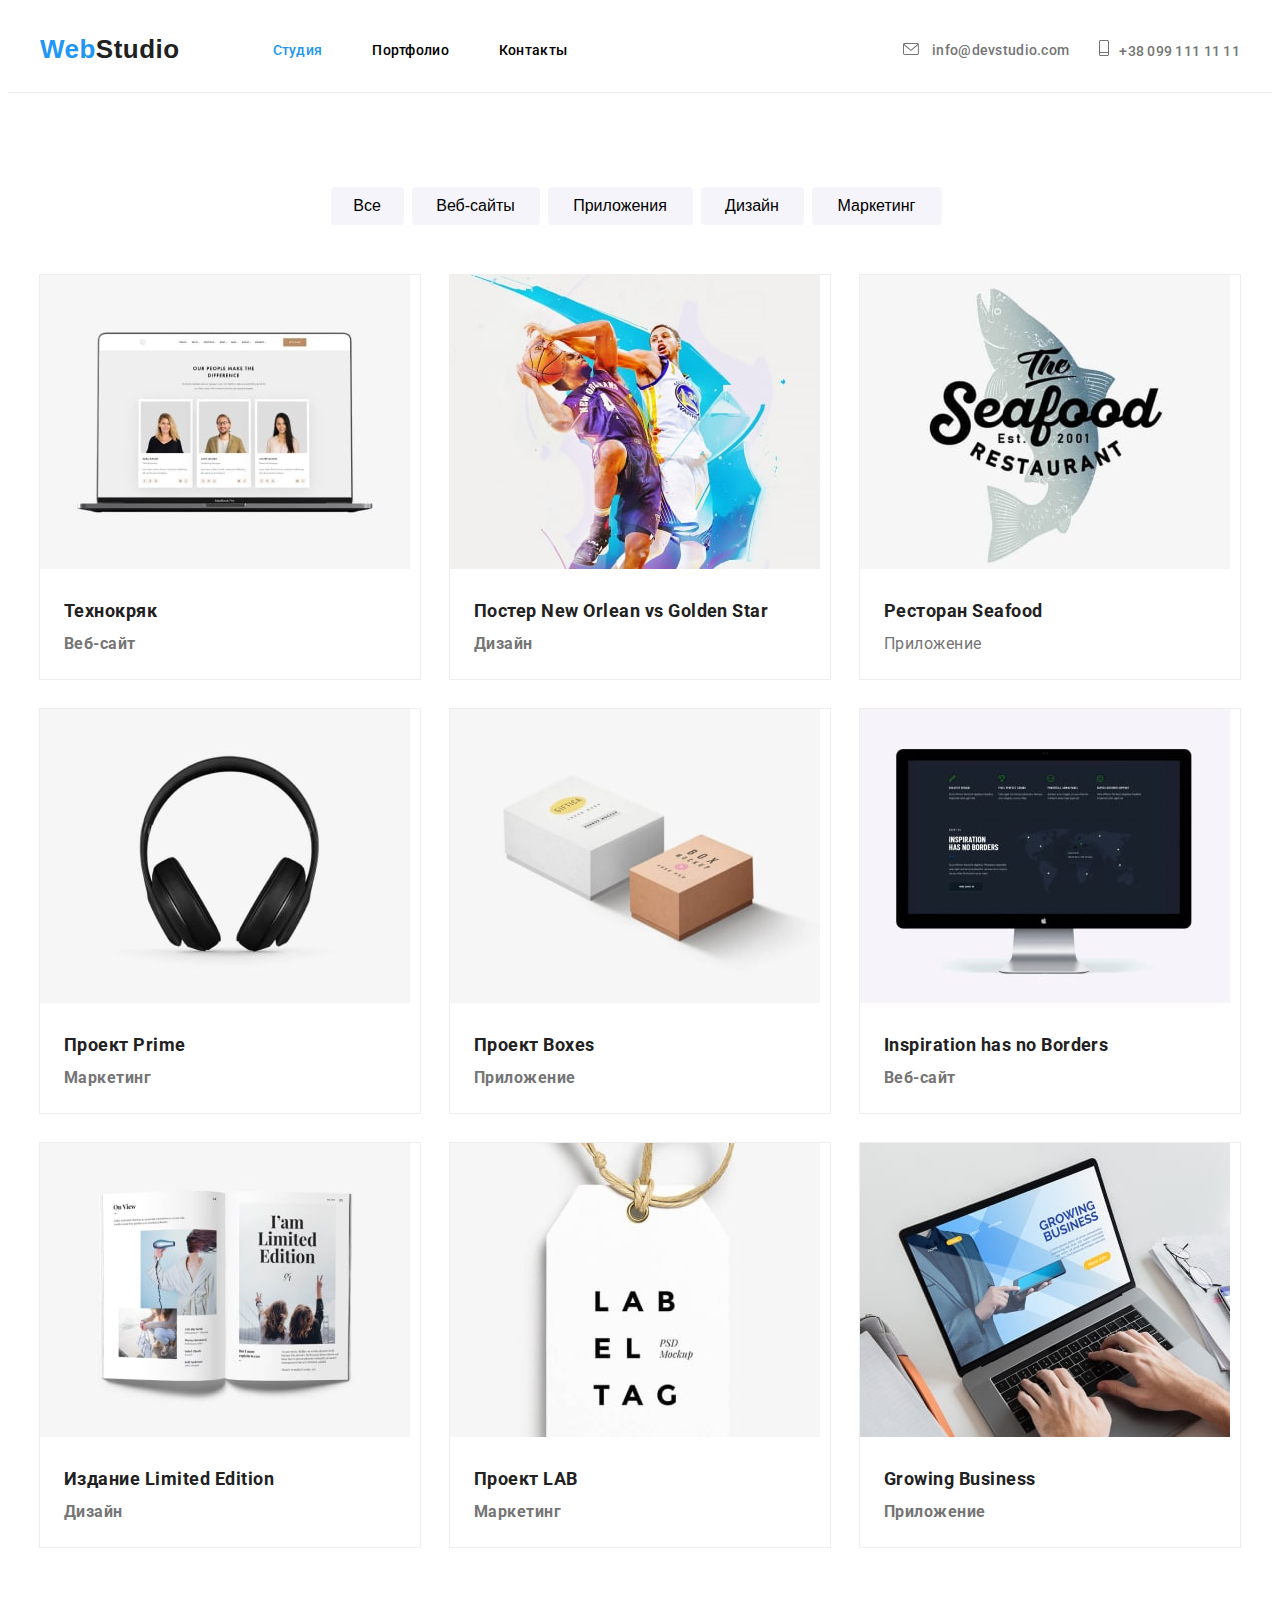
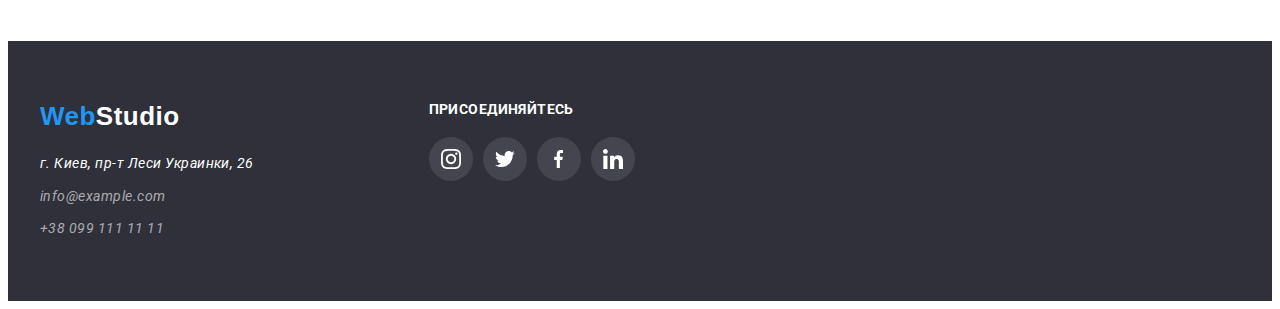
==== commit ec869073: "decoration-none" ====
--- a/portfoli.html
+++ b/portfoli.html
@@ -58,7 +58,7 @@
     <ul class="card-set">
         
             <li class="item card">
-                <a class="hover-link" href="">
+                <a class="text-none" href="">
 
                 <div class="overlay-tehno">
                  <img src="./images/img1-min.jpeg" alt="Технокряк" width="370" height="294">
@@ -73,7 +73,7 @@
             </li>
 
             <li class="item card">
-                <a class="hover-link" href="">
+                <a class="text-none" href="">
 
                     <div class="overlay-tehno">
                 <img src="./images/img2-min.jpeg" alt="Постер New Orlean vs Golden Star" width="370" height="294">
@@ -88,7 +88,7 @@
             </li>
 
             <li class="item card">
-                <a href="">
+                <a class="text-none" href="">
 
                     <div class="overlay-tehno">    
                 <img src="./images/img3-min.jpeg" alt="Ресторан Seafood" width="370" height="294">
@@ -103,7 +103,7 @@
            </li>
 
             <li class="item card">
-                <a href="">
+                <a class="text-none" href="">
 
                     <div class="overlay-tehno">    
                 <img src="./images/4-min.jpeg" alt="Проект Prime" width="370" height="294">
@@ -117,7 +117,7 @@
             </li>
 
             <li class="item card">
-                <a href="">
+                <a class="text-none" href="">
 
                 <div class="overlay-tehno">
                 <img src="./images/img5-min.jpeg" alt="Проект Boxes" width="370" height="294">
@@ -131,7 +131,7 @@
             </li>
 
             <li class="item card">
-                <a href="">
+                <a class="text-none" href="">
 
                 <div class="overlay-tehno">
                 <img src="./images/img6-min.jpeg" alt="Inspiration has no Borders" width="370" height="294">
@@ -145,7 +145,7 @@
             </li>
 
             <li class="item card">
-                <a href="">
+                <a class="text-none" href="">
                     <div class="overlay-tehno">
                 <img src="./images/img7-min.jpeg" alt="Издание Limited Edition" width="370" height="294">
                 <p class="card-text">Технокряк это современная площадка распространения коронавируса. Компании используют эту платформу для цифрового шпионажа и атак на защищённые сервера конкурентов.</p>
@@ -158,7 +158,7 @@
             </li>
 
             <li class="item card">
-                <a href="">
+                <a class="text-none" href="">
                     <div class="overlay-tehno">
                 <img src="./images/img8-min.jpeg" alt="Проект LAB" width="370" height="294">
                 <p class="card-text">Технокряк это современная площадка распространения коронавируса. Компании используют эту платформу для цифрового шпионажа и атак на защищённые сервера конкурентов.</p>
@@ -171,7 +171,7 @@
             </li>
 
             <li class="item card">
-                <a href=""></a>
+                <a class="text-none" href=""></a>
                 <div class="overlay-tehno">
                 <img src="./images/9-min.jpeg" alt="Growing Business" width="370" height="294">
                 <p class="card-text">Технокряк это современная площадка распространения коронавируса. Компании используют эту платформу для цифрового шпионажа и атак на защищённые сервера конкурентов.</p>
--- a/css/style.css
+++ b/css/style.css
@@ -70,7 +70,7 @@
    font-size: 26px;
    line-height: 1.20; 
    text-decoration: none;
-   animation: shake 400ms linear  infinite;
+   animation: shake 100ms linear  1;
  }
 .studio {
   color: var(--primary-text-color);
@@ -126,13 +126,23 @@
    .item-nav::after{
      position: absolute;
      content: "";
-     top: 0;
+    
      bottom: 0;
-     width: 48px;
+     width: 100%;
      height: 4px;
      background: #2196F3;
      border-radius: 2px;
+     opacity: 0;
+     transition: opacity 250ms cubic-bezier(0.4, 0, 0.2, 1) ;
+
    }
+   .item-nav:hover::after{
+opacity: 1;
+   }
+
+   .item-nav:focus:after{
+    opacity: 1;
+       }
   
    .site-nav .item-nav {
     margin-left: 50px;
@@ -237,8 +247,7 @@
  transition-duration: 250ms;
  transition-timing-function: cubic-bezier(0.4, 0, 0.2, 1) ;
 
-
-  }
+}
   
   
   .hero-button:focus,
@@ -372,50 +381,11 @@
   line-height: 1.14;
  
  color: #FFFFFF;
- background-color: #2F303ACC; */
-/* .photo-list{
- 
-  display: flex;
-  margin-left: -30px;
-  margin-top: -30px;
-  /* padding-bottom: 94px; */
- } */
-
- /* .photo-box{
-  position: relative;
-  display: block;
-  width: 370px;
-  /* height: 294px; */
-  flex-basis: ((100% - 3*30px)/3);
-  margin-left: 30px;
-  margin-top: 30px;
-
-  
- } */
- /* .text-one{
-  position: absolute;
-  
-  left: 0;
-  display: flex;
-  justify-content: center;
-  align-items: center;
-  bottom: 27px;
-  max-width: 370px;
-  height: 70px;
-  
-  font-weight: 700;
-  font-size: 14px;
-  text-align: center;
-  letter-spacing: 0.03em;
-  text-transform: uppercase; 
-  line-height: 1.14;
- 
- color: #FFFFFF;
- background-color: #2F303ACC; */
- }
- 
-
- /* -------------------stuf foto------------------ */
+ background-color: #2F303ACC; 
+
+ } 
+
+  /* -------------------stuf foto------------------ */
 
  .fone{
   background: #F5F4FA;
@@ -668,7 +638,6 @@
   display: flex;
   align-items: center;
   justify-content: center;
-  /* outline: 1px solid transparent; */
   padding: 0;
   margin: 0;
   padding-bottom: 50px;
@@ -722,7 +691,7 @@
 padding-bottom: 20px;
 padding-left: 24px;
  }
- .hover-link{
+ .text-none{
    text-decoration: none;
  }
 
@@ -769,7 +738,6 @@
 font-size: 18px;
 line-height: 2;
 color: #212121;
-
 }
 
 .name-of-itens{
